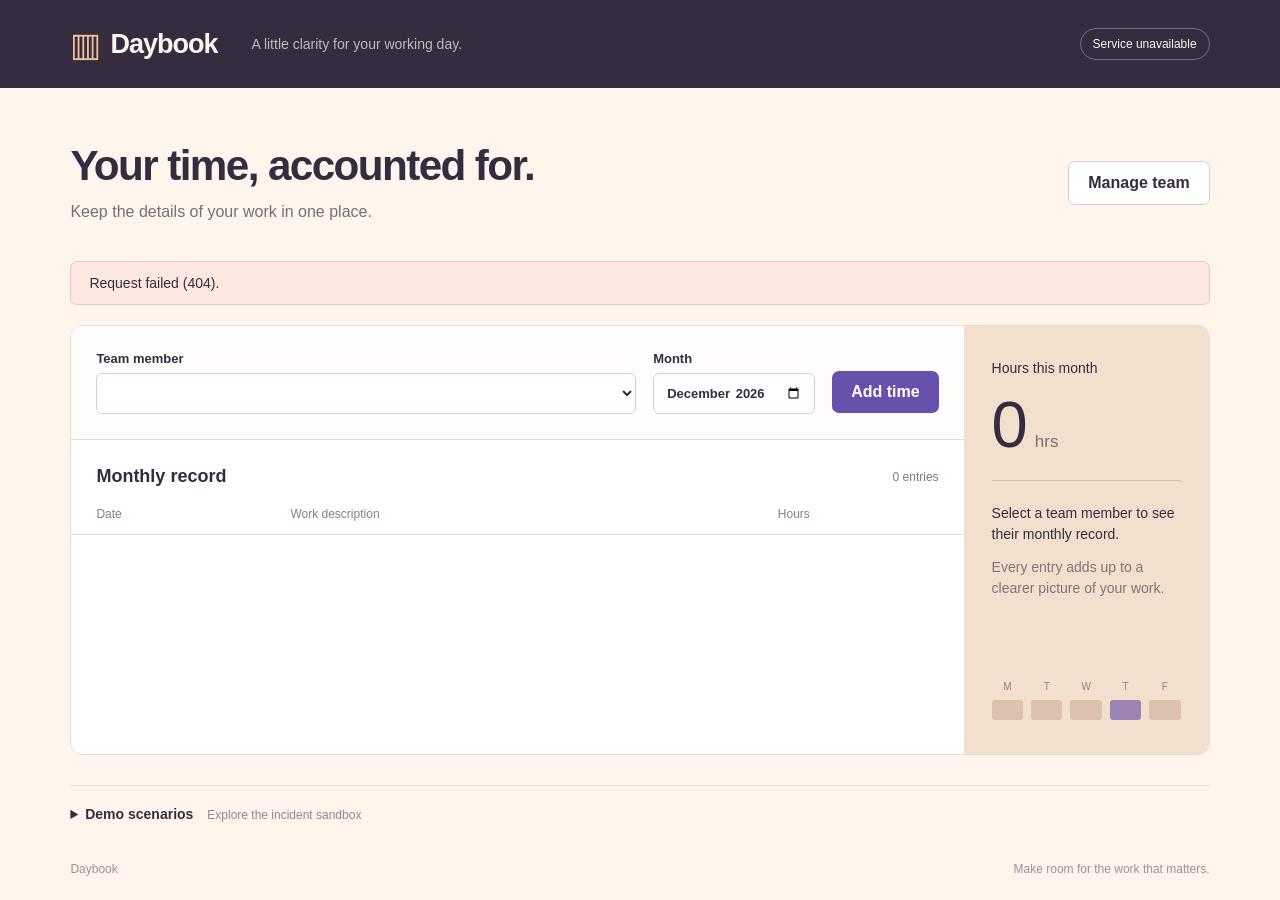
==== timesheet-service/src/main/resources/static/index.html @ 838bb4ea "Build timesheet incident sandbox with local monitor and live work log" ====
<!doctype html>
<html lang="en">
<head><meta charset="utf-8"><meta name="viewport" content="width=device-width, initial-scale=1"><title>Daybook · Timesheets</title><link rel="stylesheet" href="style.css"><script src="app.js" defer></script></head>
<body>
<header class="masthead"><a class="brand" href="/" aria-label="Daybook home"><span class="brand-icon" aria-hidden="true">▥</span> Daybook</a><span class="brand-caption">A little clarity for your working day.</span><span id="health" class="health">Connecting…</span></header>
<main>
<div class="page-heading"><div><h1>Your time, accounted for.</h1><p>Keep the details of your work in one place.</p></div><button id="team-button" class="secondary">Manage team</button></div>
<div id="notice" class="notice" role="status" hidden></div>
<section class="workspace" aria-label="Monthly timesheet">
<div class="ledger"><div class="toolbar"><label>Team member<select id="employee-select"></select></label><label>Month<input id="month" type="month" required></label><button id="new-entry">Add time</button></div>
<div class="ledger-heading"><h2 id="ledger-title">Monthly record</h2><span id="entry-count">0 entries</span></div>
<div class="table-wrap"><table><thead><tr><th>Date</th><th>Work description</th><th class="numeric">Hours</th><th><span class="sr-only">Actions</span></th></tr></thead><tbody id="entries"></tbody></table></div><div id="empty" class="empty" hidden><span aria-hidden="true">▤</span><h3>A fresh page.</h3><p>Add your first time entry for this month.</p></div></div>
<aside class="summary"><span class="summary-label">Hours this month</span><div class="total"><span id="total-hours">0</span><span>hrs</span></div><div class="summary-rule"></div><p id="summary-person">Select a team member to see their monthly record.</p><p class="summary-note">Every entry adds up to a clearer picture of your work.</p><div class="mini-calendar" aria-hidden="true"><span>M</span><span>T</span><span>W</span><span>T</span><span>F</span><i></i><i></i><i></i><i></i><i></i></div></aside>
</section>
<details class="demo"><summary>Demo scenarios <span>Explore the incident sandbox</span></summary><p>Run a prepared example, then inspect the resulting timesheet. Reset restores the sample team and entries.</p><div class="demo-actions"><button class="secondary" data-scenario="baseline">Baseline</button><button class="secondary" data-scenario="monthly-total">Monthly total</button><button class="secondary" data-scenario="duplicate-submission">Duplicate submission</button><button class="secondary" data-scenario="month-boundary">Month boundary</button><button class="text-button" id="reset-demo">Reset demo data</button></div><pre id="scenario-result" hidden></pre></details>
<footer>Daybook <span>Make room for the work that matters.</span></footer>
</main>
<dialog id="entry-dialog"><form id="entry-form"><div class="dialog-heading"><h2 id="entry-title">Add time</h2><button type="button" class="close" data-close="entry-dialog" aria-label="Close">×</button></div><p id="entry-person" class="muted"></p><label>Date<input id="entry-date" type="date" required></label><label>Hours<input id="entry-hours" type="number" min="0.01" max="24" step="0.01" placeholder="8" required></label><label>Work description<textarea id="entry-description" rows="3" maxlength="1000" placeholder="What did you work on?" required></textarea></label><div class="form-actions"><button type="button" class="secondary" data-close="entry-dialog">Cancel</button><button type="submit">Save time</button></div></form></dialog>
<dialog id="team-dialog"><div class="dialog-heading"><h2>Manage team</h2><button type="button" class="close" data-close="team-dialog" aria-label="Close">×</button></div><div id="team-list" class="team-list"></div><form id="employee-form"><h3 id="employee-form-title">Add a team member</h3><label>Name<input id="employee-name" required maxlength="100"></label><label>Department<input id="employee-department" required maxlength="100"></label><div class="form-actions"><button type="button" id="cancel-employee-edit" class="secondary" hidden>Cancel edit</button><button type="submit" id="save-employee">Add team member</button></div></form></dialog>
</body></html>
---- timesheet-service/src/main/resources/static/style.css ----
:root{font-family:Optima,Candara,"Segoe UI",sans-serif;color:#352c40;background:#fff5ed;font-synthesis:none;--plum:#352c40;--violet:#6751ac;--line:#e7dcd7}*{box-sizing:border-box}body{margin:0}button,input,select,textarea{font:inherit}button{border:0;border-radius:7px;background:var(--violet);color:white;padding:12px 19px;cursor:pointer;font-weight:600}button:hover{filter:brightness(.93)}button:disabled{opacity:.5;cursor:wait}.secondary{background:white;color:var(--plum);border:1px solid #d8cbd4}.text-button{background:transparent;color:var(--violet);padding:7px 10px}button:focus-visible,a:focus-visible,summary:focus-visible{outline:3px solid #b69ee4;outline-offset:4px}input:focus,select:focus,textarea:focus{outline:2px solid #b69ee4;outline-offset:1px}.masthead{height:88px;background:var(--plum);color:#fff5ed;display:flex;align-items:center;padding:0 5.5%;gap:34px}.brand{color:inherit;text-decoration:none;font-size:27px;font-weight:700;letter-spacing:-1px;display:flex;align-items:center;gap:10px}.brand-icon{font-size:33px;color:#f2bf97}.brand-caption{font-size:14px;opacity:.7}.health{margin-left:auto;font-size:12px;padding:8px 12px;border:1px solid #766c7d;border-radius:20px;white-space:nowrap}.health.good:before{content:"";display:inline-block;width:7px;height:7px;background:#abd5b3;border-radius:50%;margin-right:7px}main{max-width:1280px;margin:auto;padding:54px 5.5% 24px}.page-heading{display:flex;justify-content:space-between;align-items:center;gap:20px;margin-bottom:37px}h1{font-size:clamp(30px,3.3vw,43px);letter-spacing:-1.6px;margin:0 0 10px;font-weight:600}p{line-height:1.5;margin:0}.page-heading p{color:#7b6b79;font-size:16px}.workspace{display:grid;grid-template-columns:minmax(0,1fr) 245px;background:white;border:1px solid var(--line);border-radius:12px;overflow:hidden;min-height:430px}.ledger{min-width:0}.toolbar{display:flex;gap:17px;align-items:end;padding:25px;border-bottom:1px solid var(--line);background:#fffdfb}.toolbar label:first-child{flex:1}.toolbar button{white-space:nowrap;margin-bottom:1px}label{display:flex;flex-direction:column;gap:7px;font-size:13px;font-weight:600}input,select,textarea{border:1px solid #d9ccd5;background:white;border-radius:6px;padding:11px 12px;color:var(--plum);width:100%;min-width:0}select{min-width:150px}.ledger-heading{display:flex;justify-content:space-between;align-items:center;padding:26px 25px 20px}.ledger-heading h2{font-size:18px;font-weight:600;margin:0}.ledger-heading span{font-size:12px;color:#857683}.table-wrap{overflow:auto}table{width:100%;border-collapse:collapse;text-align:left;font-size:14px}th{font-size:12px;color:#8c7b87;font-weight:500;padding:0 25px 13px;border-bottom:1px solid var(--line)}td{padding:17px 25px;border-bottom:1px solid #f0e8e4}td:first-child{white-space:nowrap;width:115px}td:nth-child(2){min-width:150px;line-height:1.5;overflow-wrap:anywhere}.numeric{text-align:right;white-space:nowrap}.row-actions{display:flex;gap:3px;justify-content:flex-end}.row-actions button{font-size:12px;padding:6px 8px;background:transparent;color:var(--violet)}.row-actions .delete{color:#975a64}.summary{background:#f2dfcd;padding:34px 28px;display:flex;flex-direction:column}.summary-label{font-size:14px}.total{display:flex;align-items:baseline;gap:10px;margin:16px 0 23px}.total span:first-child{font-size:65px;line-height:1;letter-spacing:-3px}.total span:last-child{font-size:17px;color:#816d72}.summary-rule{height:1px;background:#d8bcaa;margin-bottom:22px}.summary p{font-size:14px}.summary-note{margin-top:12px;color:#87717a}.mini-calendar{display:grid;grid-template-columns:repeat(5,1fr);gap:8px;margin-top:auto;padding-top:40px;text-align:center;color:#9c8182;font-size:10px}.mini-calendar i{height:20px;background:#dcc1af;border-radius:3px}.mini-calendar i:nth-last-child(2){background:#9b83b4}.empty{text-align:center;padding:30px 20px 55px;color:#897786}.empty>span{font-size:37px;color:#bca9bd}.empty h3{font-size:18px;color:var(--plum);margin:10px 0 7px}.empty p{font-size:14px}.demo{margin-top:30px;border-top:1px solid var(--line);padding-top:20px}.demo summary{cursor:pointer;font-size:14px;font-weight:600}.demo summary span{font-weight:400;color:#968390;margin-left:10px;font-size:12px}.demo p{margin:18px 0;font-size:13px;color:#7b6b79;max-width:650px}.demo-actions{display:flex;flex-wrap:wrap;gap:10px}.demo-actions button{font-size:12px;padding:9px 13px}.demo pre{white-space:pre-wrap;overflow-wrap:anywhere;background:#f6eae3;padding:16px;font-size:12px;max-height:240px;overflow:auto}footer{display:flex;justify-content:space-between;color:#a48c99;font-size:12px;margin-top:40px}dialog{border:1px solid #dfd0d7;border-radius:12px;padding:28px;width:440px;max-width:calc(100% - 32px);color:var(--plum);max-height:90vh}dialog::backdrop{background:#352c4066;backdrop-filter:blur(3px)}.dialog-heading{display:flex;align-items:center;justify-content:space-between;margin-bottom:14px}.dialog-heading h2{font-size:23px;margin:0}.close{background:transparent;color:#7a6879;padding:0 4px;font-size:28px;font-weight:400}dialog label{margin-top:19px}.muted{font-size:14px;color:#8b7785}.form-actions{display:flex;justify-content:flex-end;gap:10px;margin-top:25px}.team-list{max-height:220px;overflow:auto;margin-bottom:25px}.team-row{display:flex;align-items:center;justify-content:space-between;border-bottom:1px solid var(--line);padding:13px 0;gap:12px}.team-row small{display:block;color:#917b88;margin-top:3px}.team-row button{font-size:12px;padding:5px 8px}h3{font-size:16px}.notice{background:#f0e7f9;border:1px solid #d9cbe7;padding:13px 18px;border-radius:7px;margin-bottom:20px;font-size:14px}.notice.error{background:#fce7e1;border-color:#ebc6bf}.sr-only{position:absolute;width:1px;height:1px;overflow:hidden;clip:rect(0,0,0,0)}[hidden]{display:none!important}@media(max-width:850px){.workspace{grid-template-columns:1fr}.summary{padding:24px;display:grid;grid-template-columns:1fr 1fr;align-items:center;gap:10px}.total{grid-column:2;grid-row:1/3;margin:0;justify-self:end}.total span:first-child{font-size:48px}.summary-rule,.summary-note,.mini-calendar{display:none}.summary p{grid-column:1}th,td{padding-left:18px;padding-right:18px}.brand-caption{display:none}}@media(max-width:560px){.masthead{height:72px}.brand{font-size:24px}main{padding-top:32px}.page-heading{align-items:start;margin-bottom:25px}.page-heading button{font-size:12px;padding:10px;white-space:nowrap}h1{font-size:29px;letter-spacing:-1px}.page-heading p{font-size:14px}.toolbar{flex-wrap:wrap;padding:18px;gap:14px}.toolbar label:first-child{flex-basis:100%}.toolbar label:nth-child(2){flex:1}.ledger-heading{padding:22px 18px}td,th{padding-left:12px;padding-right:12px}.row-actions{flex-direction:column}.demo summary span{display:block;margin:6px 0 0 17px}footer span{display:none}}
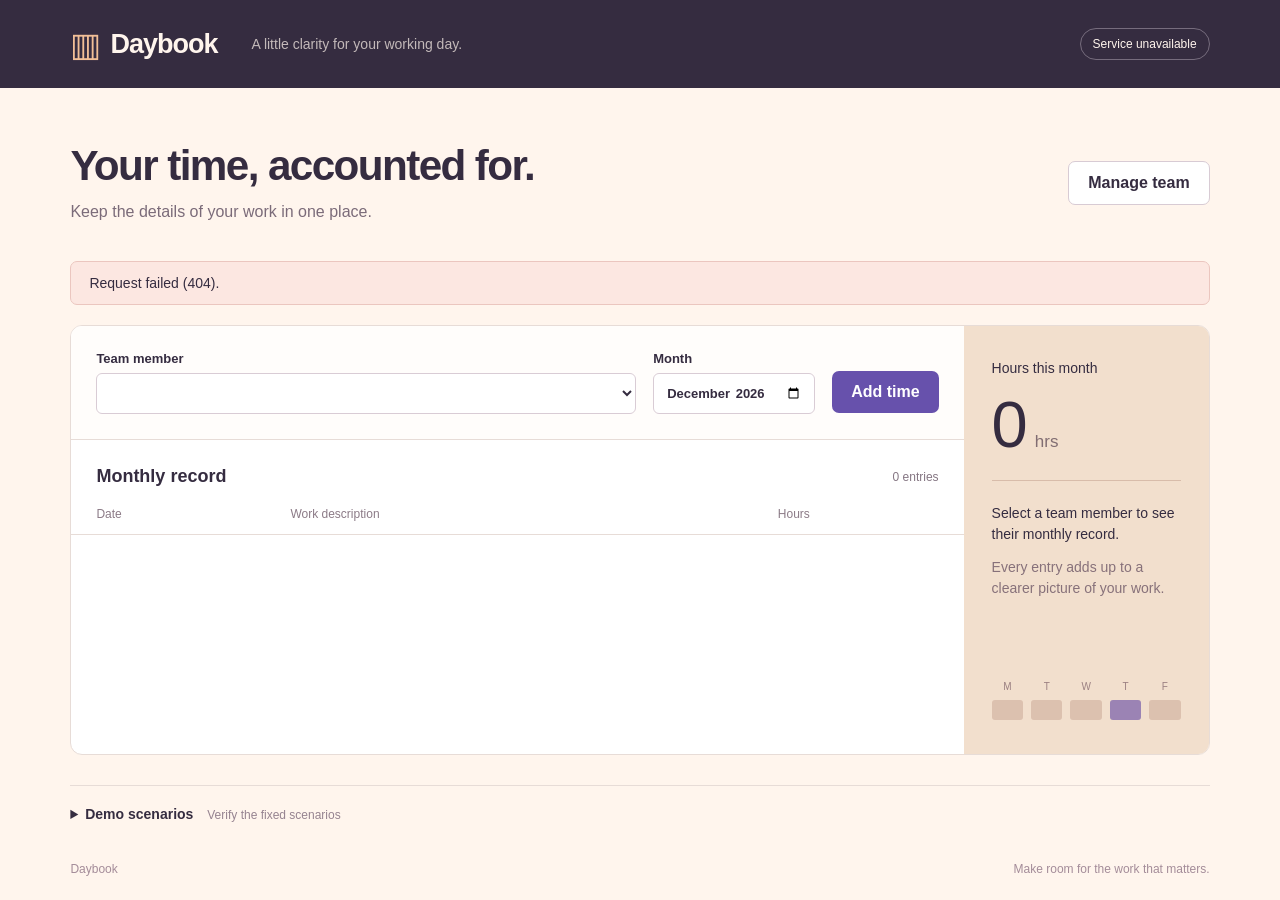
==== commit ecb2013c: "Make retries concurrency-safe and correct fractional timesheet totals" ====
--- a/timesheet-service/src/main/resources/static/index.html
+++ b/timesheet-service/src/main/resources/static/index.html
@@ -12,7 +12,7 @@
 <div class="table-wrap"><table><thead><tr><th>Date</th><th>Work description</th><th class="numeric">Hours</th><th><span class="sr-only">Actions</span></th></tr></thead><tbody id="entries"></tbody></table></div><div id="empty" class="empty" hidden><span aria-hidden="true">▤</span><h3>A fresh page.</h3><p>Add your first time entry for this month.</p></div></div>
 <aside class="summary"><span class="summary-label">Hours this month</span><div class="total"><span id="total-hours">0</span><span>hrs</span></div><div class="summary-rule"></div><p id="summary-person">Select a team member to see their monthly record.</p><p class="summary-note">Every entry adds up to a clearer picture of your work.</p><div class="mini-calendar" aria-hidden="true"><span>M</span><span>T</span><span>W</span><span>T</span><span>F</span><i></i><i></i><i></i><i></i><i></i></div></aside>
 </section>
-<details class="demo"><summary>Demo scenarios <span>Explore the incident sandbox</span></summary><p>Run a prepared example, then inspect the resulting timesheet. Reset restores the sample team and entries.</p><div class="demo-actions"><button class="secondary" data-scenario="baseline">Baseline</button><button class="secondary" data-scenario="monthly-total">Monthly total</button><button class="secondary" data-scenario="duplicate-submission">Duplicate submission</button><button class="secondary" data-scenario="month-boundary">Month boundary</button><button class="text-button" id="reset-demo">Reset demo data</button></div><pre id="scenario-result" hidden></pre></details>
+<details class="demo"><summary>Demo scenarios <span>Verify the fixed scenarios</span></summary><p>Run a regression case, then inspect the timesheet. The original three bugs are fixed: fractional totals, repeated submissions, and short months should all remain healthy. Reset restores the sample team and entries. Harder incident scenarios are planned.</p><div class="demo-actions"><button class="secondary" data-scenario="baseline">Baseline</button><button class="secondary" data-scenario="monthly-total">Monthly total</button><button class="secondary" data-scenario="duplicate-submission">Duplicate submission</button><button class="secondary" data-scenario="month-boundary">Month boundary</button><button class="text-button" id="reset-demo">Reset demo data</button></div><pre id="scenario-result" hidden></pre></details>
 <footer>Daybook <span>Make room for the work that matters.</span></footer>
 </main>
 <dialog id="entry-dialog"><form id="entry-form"><div class="dialog-heading"><h2 id="entry-title">Add time</h2><button type="button" class="close" data-close="entry-dialog" aria-label="Close">×</button></div><p id="entry-person" class="muted"></p><label>Date<input id="entry-date" type="date" required></label><label>Hours<input id="entry-hours" type="number" min="0.01" max="24" step="0.01" placeholder="8" required></label><label>Work description<textarea id="entry-description" rows="3" maxlength="1000" placeholder="What did you work on?" required></textarea></label><div class="form-actions"><button type="button" class="secondary" data-close="entry-dialog">Cancel</button><button type="submit">Save time</button></div></form></dialog>
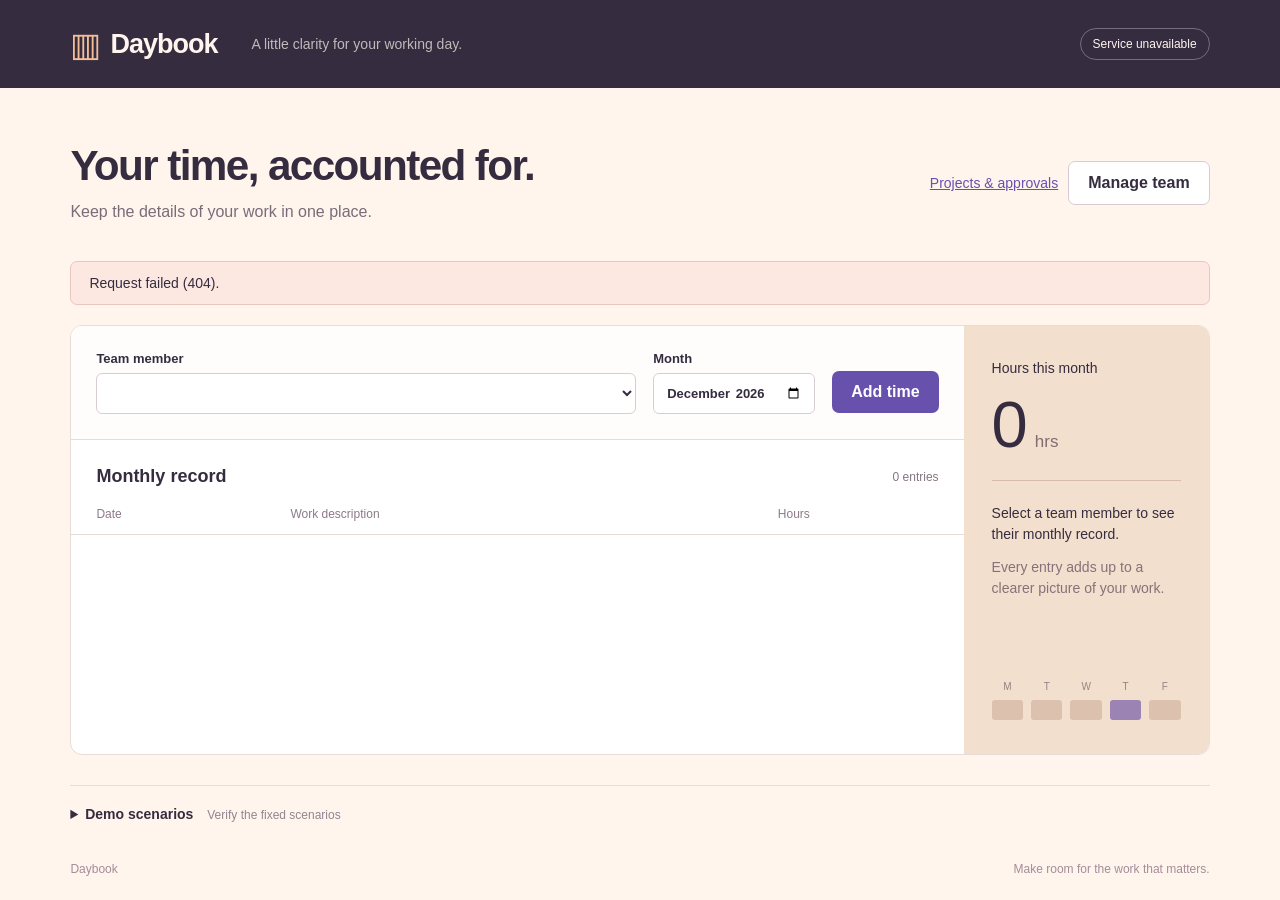
==== commit 5bc3e339: "Build tiered workflow incident benchmark with independent evaluation" ====
--- a/timesheet-service/src/main/resources/static/index.html
+++ b/timesheet-service/src/main/resources/static/index.html
@@ -4,7 +4,7 @@
 <body>
 <header class="masthead"><a class="brand" href="/" aria-label="Daybook home"><span class="brand-icon" aria-hidden="true">▥</span> Daybook</a><span class="brand-caption">A little clarity for your working day.</span><span id="health" class="health">Connecting…</span></header>
 <main>
-<div class="page-heading"><div><h1>Your time, accounted for.</h1><p>Keep the details of your work in one place.</p></div><button id="team-button" class="secondary">Manage team</button></div>
+<div class="page-heading"><div><h1>Your time, accounted for.</h1><p>Keep the details of your work in one place.</p></div><div style="display:flex;gap:10px;align-items:center;flex-wrap:wrap"><a href="/workflow.html" style="color:#6751ac;font-size:14px">Projects & approvals</a><button id="team-button" class="secondary">Manage team</button></div></div>
 <div id="notice" class="notice" role="status" hidden></div>
 <section class="workspace" aria-label="Monthly timesheet">
 <div class="ledger"><div class="toolbar"><label>Team member<select id="employee-select"></select></label><label>Month<input id="month" type="month" required></label><button id="new-entry">Add time</button></div>
